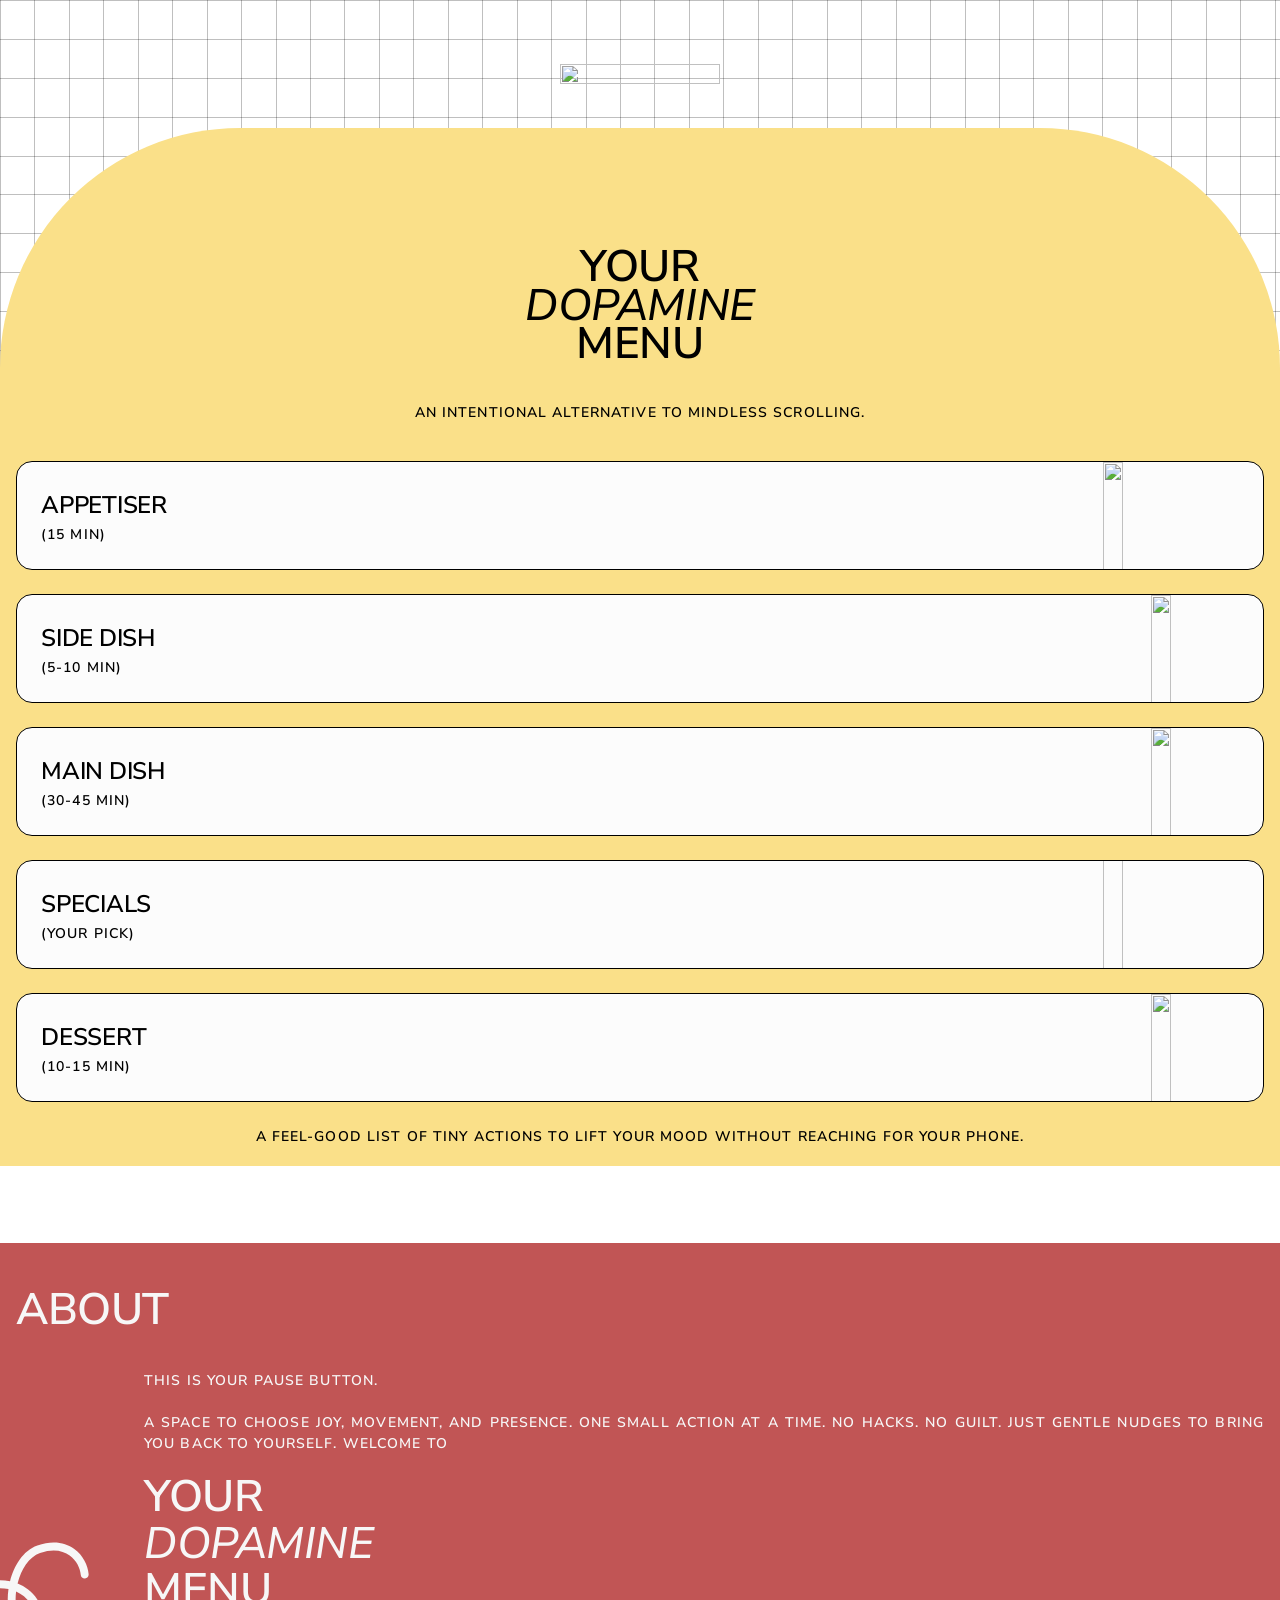
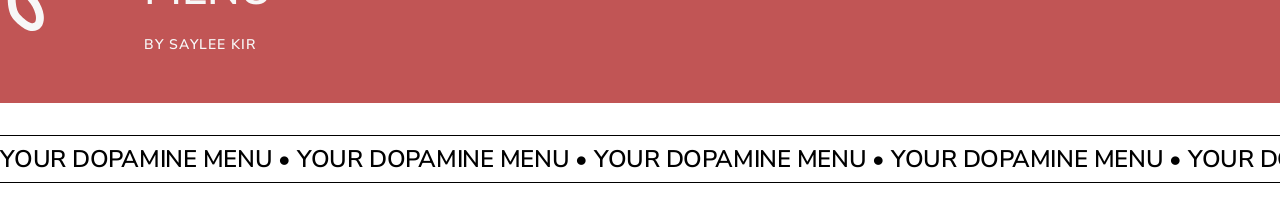
==== index.html @ 6666f344 "menu-div-update" ====
<!DOCTYPE html>
<html lang="en">
  <head>
    <meta charset="UTF-8" />
    <meta name="viewport" content="width=device-width, initial-scale=1.0" />
    <title>Document</title>
    <link rel="stylesheet" href="index.css" />
    <link rel="stylesheet" href="index-two.css">
    <script defer src="index.js"></script>
    <link rel="preconnect" href="https://fonts.googleapis.com" />
    <link rel="preconnect" href="https://fonts.gstatic.com" crossorigin />
    <link
      href="https://fonts.googleapis.com/css2?family=Nunito+Sans:ital,opsz,wght@0,6..12,200..1000;1,6..12,200..1000&display=swap"
      rel="stylesheet"
    />
  </head>

  <body>
    <div class="div-mobile-bg">
      <svg
        xmlns="http://www.w3.org/2000/svg"
        width="390"
        height="1090"
        viewBox="0 0 390 1090"
        fill="none"
      >
        <path
          d="M-132 38.8929H522.491M-132 583.393H522.491M-132 77.7857H522.491M-132 622.286H522.491M-132 116.679H522.491M-132 661.179H522.491M-132 155.571H522.491M-132 700.071H522.491M-132 194.464H522.491M-132 738.964H522.491M-132 233.357H522.491M-132 777.857H522.491M-132 272.25H522.491M-132 816.75H522.491M-132 311.143H522.491M-132 855.643H522.491M-132 350.036H522.491M-132 894.536H522.491M-132 388.928H522.491M-132 933.428H522.491M-132 427.821H522.491M-132 972.321H522.491M-132 466.714H522.491M-132 1011.21H522.491M-132 505.607H522.491M-132 1050.11H522.491M-132 544.5H522.491M-132 544.5V0L522.491 0V544.5M-132 544.5V1089H522.491V544.5M-97.5532 0V1089M-63.1062 0V1089M-28.6597 0V1089M5.78734 0V1089M40.2343 0V1089M74.6809 0V1089M109.128 0V1089M143.575 0V1089M178.022 0V1089M212.469 0V1089M246.916 0V1089M281.363 0V1089M315.81 0V1089M350.256 0V1089M384.703 0V1089M419.15 0V1089M453.597 0V1089M488.044 0V1089"
          stroke="black"
          stroke-opacity="0.25"
        />
      </svg>
    </div>
    <div class="div-hero-wrapper">
      <div class="div-hero-bg-shape"></div>
      <div class="div-hero">
        <img
          src="https://images.unsplash.com/photo-1624887009213-040347b804c1?q=80&w=1987&auto=format&fit=crop&ixlib=rb-4.1.0&ixid=M3wxMjA3fDB8MHxwaG90by1wYWdlfHx8fGVufDB8fHx8fA%3D%3D"
        />

        <div class="div-hero-text">
          <h1>Your</h1>
          <h1 class="h1-italics">Dopamine</h1>
          <h1>Menu</h1>
        </div>
        <div class="body-copy-one">
          An intentional alternative to mindless scrolling.<br>
        </div>

        <div class="div-menu">
          <div class="div-menu-item appetiser">
            <h2>Appetiser</h2>
            <div class="body-copy-two">(15 min)</div>
            <div class="appetiser-artwork">
              <img class="artwork-default" src="Assets/Untitled_Artwork 71.png" alt="" />
              <img class="artwork-hover" src="Assets/Untitled_Artwork 72.png" alt="" />
            </div>
          </div>
          <div class="div-menu-item side-dish">
            <h2>Side Dish</h2>
             <div class="body-copy-two">(5-10 min)</div>
            <div class="side-dish-artwork">
              <img class="artwork-default" src="Assets/Untitled_Artwork 69.png" alt="" />
              <img class="artwork-hover" src="Assets/Untitled_Artwork 70.png" alt="" />
            </div>
          </div>
          <div class="div-menu-item main-dish">
            <h2>Main Dish</h2>
             <div class="body-copy-two">(30-45 min)</div>
            <div class="main-dish-artwork">
              <img class="artwork-default" src="Assets/Untitled_Artwork 67.png" alt="" />
              <img class="artwork-hover" src="Assets/Untitled_Artwork 68.png" alt="" />
            </div>
          </div>
          <div class="div-menu-item specials">
            <h2>Specials</h2>
             <div class="body-copy-two">(Your Pick)</div>
            <div class="specials-artwork">
              <img class="artwork-default" src="Assets/Untitled_Artwork 64.png" alt="" />
              <img class="artwork-hover" src="Assets/Untitled_Artwork 64.png" alt="" />
            </div>
          </div>
          <div class="div-menu-item dessert">
            <h2>Dessert</h2>
             <div class="body-copy-two">(10-15 min)</div>
            <div class="dessert-artwork">
              <img class="artwork-default" src="Assets/Untitled_Artwork 65.png" alt="" />
              <img class="artwork-hover" src="Assets/Untitled_Artwork 66.png" alt="" />
            </div>
          </div>
        </div>
         <div class="body-copy-two">
          A feel-good list of tiny actions to lift your mood without reaching for your phone.
        </div>
      </div>
    </div>

    <div style="color: #f7f7f7" class="div-about">
      <div class="div-title">
        <h1 style="color: #f7f7f7">About</h1>
      </div>
      <div class="div-about-inside">
        <div class="body-copy-two">
          This is your pause button.<br /><br />
          A space to choose joy, movement, and presence. one small action at a
          time. No hacks. No guilt. Just gentle nudges to bring you back to
          yourself. Welcome to
        </div>
        <div class="div-about-text">
          <h1>Your</h1>
          <h1 class="h1-italics">Dopamine</h1>
          <h1>Menu</h1>
        </div>
        <div class="body-copy-two">By Saylee Kir</div>
      </div>
      <div class="div-about-float">
        <svg
          xmlns="http://www.w3.org/2000/svg"
          width="117"
          height="123"
          viewBox="0 0 117 123"
          fill="none"
        >
          <path
            d="M44.0968 49.4632C43.6187 53.2884 43.5041 56.9653 43.7429 60.2793C44.1659 66.1496 45.6441 70.2332 47.4775 72.2618C52.2971 77.5944 56.1729 80.0597 58.8375 80.8811C61.2993 81.64 62.3097 80.9529 62.8259 80.3299C63.5987 79.3974 64.3256 77.2691 63.8288 73.7515C63.3478 70.3458 61.7603 66.1159 58.6813 61.6623C54.6814 55.8766 49.6432 51.9308 44.0968 49.4632ZM108.783 32.8827C108.281 26.1522 104.48 18.3474 97.673 13.4073C91.0459 8.59738 81.2179 6.25706 68.0202 10.9695C56.9797 14.9116 49.2587 27.2234 45.7096 41.0113C45.6635 41.1903 45.6187 41.3694 45.5742 41.5484C52.9585 44.4532 59.8071 49.447 65.157 57.1853C68.8122 62.4724 70.9445 67.839 71.6241 72.6506C72.2879 77.3503 71.6164 82.0603 68.8878 85.3531C65.9027 88.9555 61.3086 89.8807 56.5186 88.4042C51.9314 86.9901 46.9081 83.3725 41.637 77.5403C38.0463 73.5673 36.3591 67.345 35.8907 60.8451C35.581 56.5473 35.7826 51.8386 36.4825 47.0256C32.5094 46.1963 28.4119 45.9657 24.3521 46.2249C11.3836 47.0527 -0.261084 52.8178 -5.18178 58.8664C-13.6751 69.3065 -15.361 82.2544 -13.6092 93.4351C-12.7352 99.0134 -11.0209 104.019 -8.98713 107.874C-6.88246 111.863 -4.69828 114.132 -3.18151 114.922C-1.2539 115.927 -0.505853 118.305 -1.51073 120.232C-2.51569 122.16 -4.89321 122.908 -6.82092 121.903C-10.4278 120.023 -13.5556 116.086 -15.9501 111.547C-18.4155 106.875 -20.3875 101.032 -21.3868 94.6537C-23.3816 81.9215 -21.561 66.525 -11.2886 53.8981C-4.60633 45.6841 9.37048 39.2926 23.8505 38.3682C28.5036 38.0712 33.3024 38.3339 38.0196 39.3102C38.0417 39.2231 38.0634 39.1357 38.0858 39.0487C41.8777 24.3178 50.6507 8.81204 65.3729 3.55527C80.7639 -1.94028 93.3576 0.547666 102.297 7.03587C111.057 13.3938 115.967 23.357 116.634 32.2973C116.796 34.4652 115.169 36.3537 113.001 36.5154C110.834 36.677 108.945 35.0506 108.783 32.8827Z"
            fill="#F7F7F7"
          />
        </svg>
      </div>
    </div>
    <footer>
      <div class="marquee">
        <div class="div-marquee-track">
          <div class="div-marquee-frame">
          <h2>
            Your Dopamine Menu • Your Dopamine Menu • Your Dopamine Menu • Your
            Dopamine Menu • Your Dopamine Menu •
          </h2></div>
          <div class="div-marquee-frame">
          <h2>
            Your Dopamine Menu • Your Dopamine Menu • Your Dopamine Menu • Your
            Dopamine Menu • Your Dopamine Menu •
          </h2></div>
        </div>
      </div>
    </footer>
  </body>
</html>
---- index.css ----
* {
  margin: 0;
  padding: 0;
  font-family: Nunito Sans;
  box-sizing: border-box;
}

.div-mobile-bg {
  width: 100%;
  height: 100vh;
  flex-shrink: 0;
  position: fixed;
  top: 0;
  left: 0;
  z-index: -1;
  background-image:
    repeating-linear-gradient(to right, rgba(0,0,0,0.25) 0, rgba(0,0,0,0.25) 1px, transparent 1px, transparent 34.447px),
    repeating-linear-gradient(to bottom, rgba(0,0,0,0.25) 0, rgba(0,0,0,0.25) 1px, transparent 1px, transparent 38.893px);
}

.div-mobile-bg svg {
  display: none;
}

.div-hero {
  display: flex;
  margin: 16px;
  margin-top: 0;
  padding-top: 4em;
  padding-bottom: 2em;
  flex-direction: column;
  align-items: center;
  gap: 1.5rem;
  position: relative;
}

.div-hero img {
  width: 10em;
  aspect-ratio: 1/1;
  object-fit: cover;
}

.div-hero-text {
  text-align: center;
  font-family: "Nunito Sans";
  font-size: 1.5em;
  font-style: normal;
  font-weight: 600;
  line-height: 2.375rem; /* 86.364% */
  letter-spacing: -0.0275rem;
  text-transform: uppercase;
}

.div-menu {
  display: flex;
  flex-direction: column;
  align-items: flex-start;
  gap: 1.5rem;
  align-self: stretch;
  width: 100%;
}

.div-menu-item {
  display: flex;
  flex-direction: column;
  padding: 1.5rem;
  border-radius: 1rem;
  border: 1px solid #000;
  background: #fcfcfc;
  width: 100%;
  position: relative;
  overflow: hidden;
}


.appetiser-artwork,
.side-dish-artwork,
.main-dish-artwork,
.specials-artwork,
.dessert-artwork {
  position: absolute;
  right: 0;
  top: 0;
}

.appetiser-artwork img {
  height: 10rem;
  width: auto;
  display: block;
  padding: 0;
}

.side-dish-artwork img,
.main-dish-artwork img,
.specials-artwork img,
.dessert-artwork img {
  height: 10rem;
  width: auto;
  display: block;
  padding: 0;
}

.side-dish-artwork img {
  height: 7em;
}

.main-dish-artwork img,
.dessert-artwork img {
  height: 7rem;
}

.artwork-default {
  display: block;
}

.artwork-hover {
  display: none;
}

.appetiser:hover .artwork-default,
.side-dish:hover .artwork-default,
.main-dish:hover .artwork-default,
.specials:hover .artwork-default,
.dessert:hover .artwork-default {
  display: none;
}

.appetiser:hover .artwork-hover,
.side-dish:hover .artwork-hover,
.main-dish:hover .artwork-hover,
.specials:hover .artwork-hover,
.dessert:hover .artwork-hover {
  display: block;
}

.specials-artwork {
  top: -2rem;
}

.specials:hover .artwork-hover {
  transform: rotate(-15deg);
}

.div-menu-item:hover {
  box-shadow: 0.25em 0.25em 0 0 #000;
}

.div-hero-wrapper {
  position: relative;
  height: 100%;
}

.div-hero-bg-shape {
  padding-top: 14em;
  padding-bottom: 0.5rem;
  position: absolute;
  top: 8em;
  width: 100%;
  height: 88%;
  z-index: -1;
  background: #fae089;
  border-radius: 50% 50% 0 0 / 8em 8em 0 0;
}

@media (min-width: 768px) {
  .div-hero-bg-shape {
    border-radius: 15em 15em 0 0;
    padding-bottom: 0;
  }
}

.div-about {
  margin-top: 4em;
  padding: 3em 1rem;
  display: flex;
  flex-direction: column;
  align-items: flex-end;
  gap: 1.5rem;
  background: #c15555;
  z-index: 7;
  position: relative;
}

.div-title {
  width: 100%;
}

.div-about-inside {
  display: flex;
  width: 100%;
  flex-direction: column;
  gap: 1.5rem;
  padding: 1em 0em 0em 8em;
}

.div-about-text {
    display: flex;
    flex-direction: column;
    gap: 0.5em;
}

.div-about-float{
position: absolute;
left: -1.75rem;
bottom: 2em;
}

footer{
    background-color: white;
    padding: 2em 0em;
}

.marquee{
white-space: nowrap;
border-top: solid #000 1px;
border-bottom: solid #000 1px;
padding-top: 0.25em;
padding-bottom: 0.25em;
overflow: hidden;
}

.div-marquee-track{
    width: max-content;
    display: flex;
    white-space: nowrap;
    animation: animate 25s linear infinite;
}

.div-marquee-frame{
    flex-shrink: 0;
white-space: nowrap;
}

@keyframes animate{
    0%{
        transform: translateX(0%);
    }
    100%{
        transform: translateX(-50%);
    }
}


/* fonts */

h1 {
  font-family: "Nunito Sans";
  font-size: 2.75rem;
  font-style: normal;
  font-weight: 600;
  line-height: 2.4375rem;
  letter-spacing: -0.0275rem;
  text-transform: uppercase;
}

.h1-italics {
  font-size: 2.75rem;
  font-style: italic;
  font-weight: 500;
  line-height: 2.375rem;
  letter-spacing: -0.0275rem;
  text-transform: uppercase;
}

h2 {
  font-size: 1.5rem;
  font-style: normal;
  font-weight: 600;
  line-height: 2.375rem; /* 158.333% */
  letter-spacing: -0.015rem;
  text-transform: uppercase;
}

.body-copy-one {
  text-align: justify;
  font-size: 0.875rem;
  font-weight: 600;
  line-height: 1.5em; /* 1.10719rem */
  letter-spacing: 0.08em;
  text-transform: uppercase;
  margin: 1em 3em;
text-align: center;
}

.body-copy-two {
  text-align: justify;
  font-size: 0.875rem;
  font-weight: 600;
  line-height: 1.5em; /* 1.10719rem */
  letter-spacing: 0.08em;
  text-transform: uppercase;
}
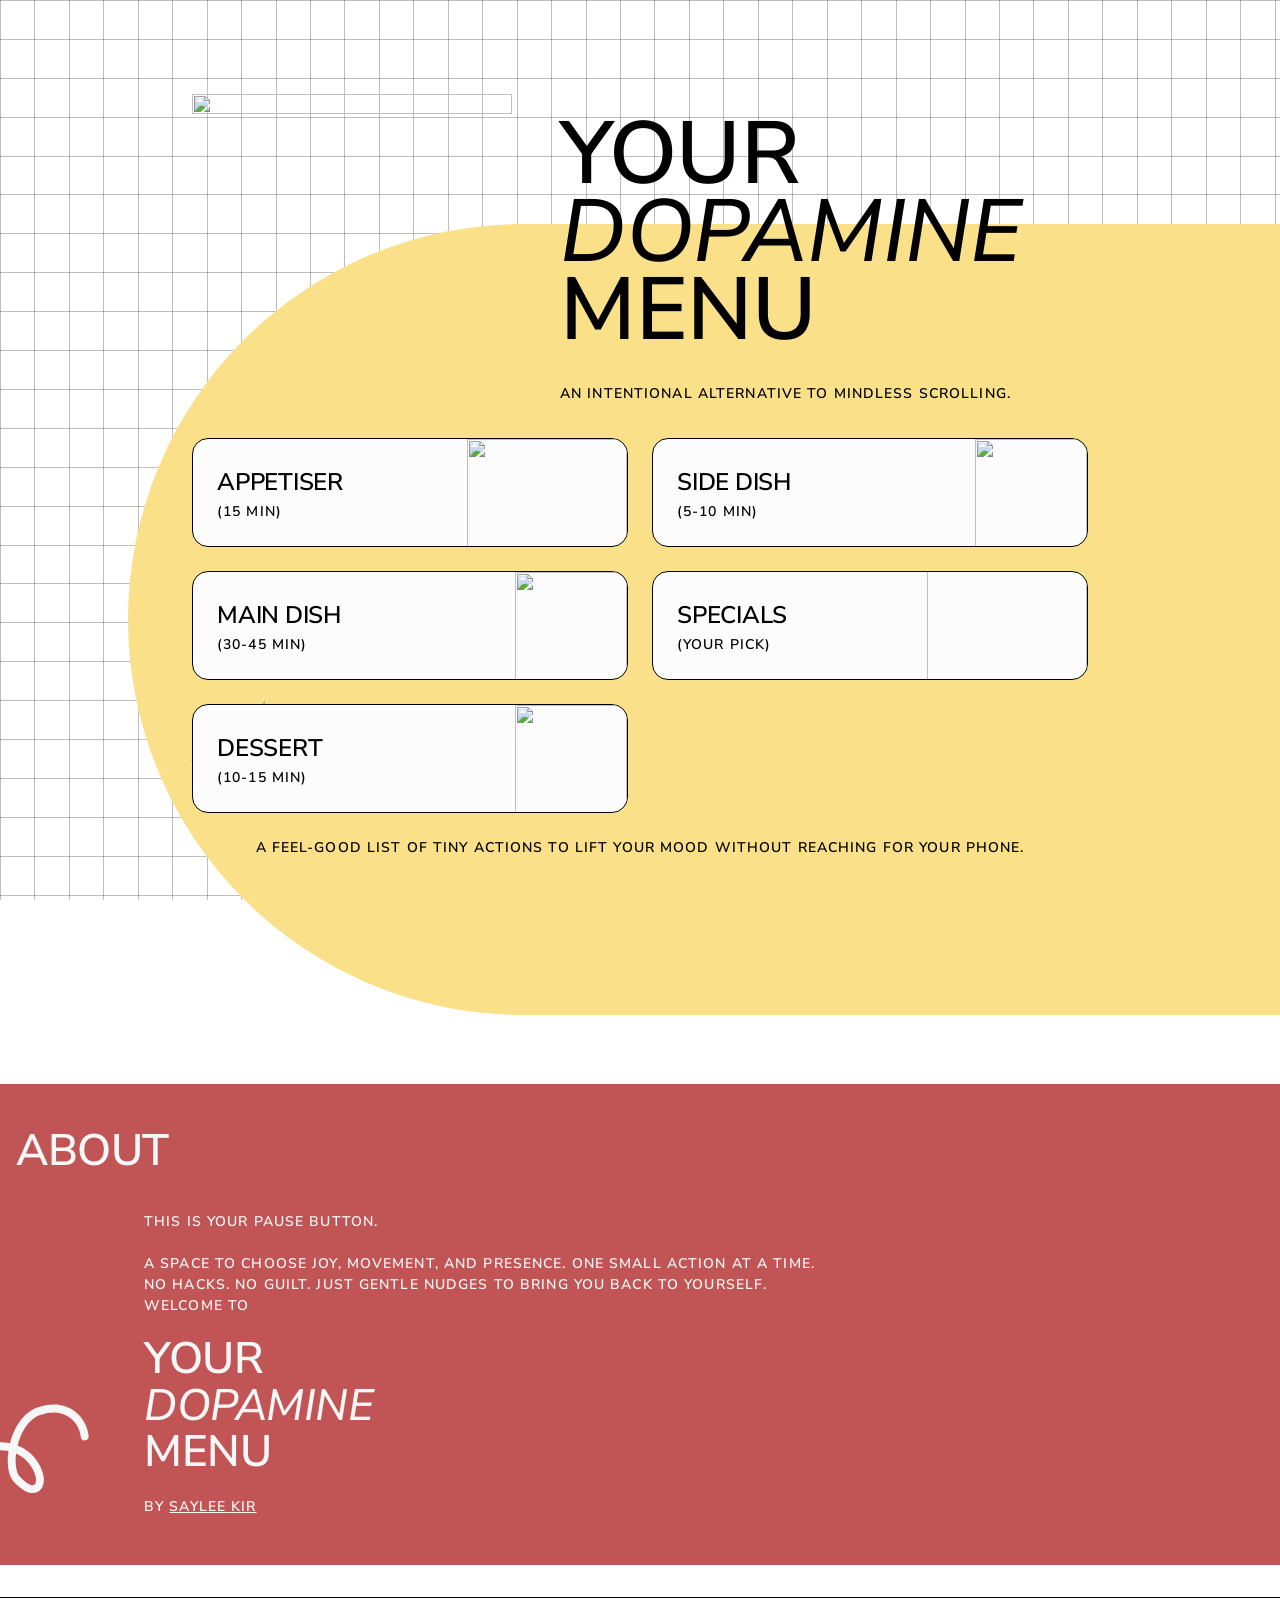
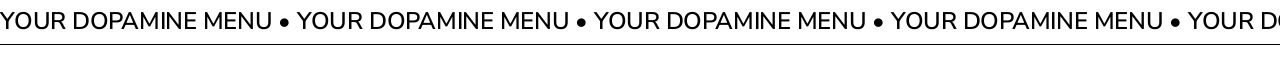
==== commit 320e5326: "Add category detail pages with timers, refine desktop hero layout Builds out the per-category (Appet" ====
--- a/index.html
+++ b/index.html
@@ -1,11 +1,11 @@
-<!DOCTYPE html>
+<!doctype html>
 <html lang="en">
   <head>
     <meta charset="UTF-8" />
     <meta name="viewport" content="width=device-width, initial-scale=1.0" />
     <title>Document</title>
     <link rel="stylesheet" href="index.css" />
-    <link rel="stylesheet" href="index-two.css">
+    <link rel="stylesheet" href="index-two.css" />
     <script defer src="index.js"></script>
     <link rel="preconnect" href="https://fonts.googleapis.com" />
     <link rel="preconnect" href="https://fonts.gstatic.com" crossorigin />
@@ -34,6 +34,26 @@
     <div class="div-hero-wrapper">
       <div class="div-hero-bg-shape"></div>
       <div class="div-hero">
+        <div class="div-menu-sparkle">
+          <svg
+            class="sparkle sparkle-large"
+            viewBox="0 0 100 100"
+            fill="#8FBF82"
+          >
+            <polygon
+              points="50,2 58,36 88,28 70,50 93,75 58,63 50,92 39,69 10,73 33,50 11,28 41,34"
+            />
+          </svg>
+          <svg
+            class="sparkle sparkle-small"
+            viewBox="0 0 100 100"
+            fill="#8FBF82"
+          >
+            <polygon
+              points="50,2 58,36 88,28 70,50 93,75 58,63 50,92 39,69 10,73 33,50 11,28 41,34"
+            />
+          </svg>
+        </div>
         <img
           src="https://images.unsplash.com/photo-1624887009213-040347b804c1?q=80&w=1987&auto=format&fit=crop&ixlib=rb-4.1.0&ixid=M3wxMjA3fDB8MHxwaG90by1wYWdlfHx8fGVufDB8fHx8fA%3D%3D"
         />
@@ -44,53 +64,94 @@
           <h1>Menu</h1>
         </div>
         <div class="body-copy-one">
-          An intentional alternative to mindless scrolling.<br>
+          An intentional alternative to mindless scrolling.<br />
         </div>
 
         <div class="div-menu">
-          <div class="div-menu-item appetiser">
+          <a class="div-menu-item appetiser" href="appetiser.html">
             <h2>Appetiser</h2>
             <div class="body-copy-two">(15 min)</div>
             <div class="appetiser-artwork">
-              <img class="artwork-default" src="Assets/Untitled_Artwork 71.png" alt="" />
-              <img class="artwork-hover" src="Assets/Untitled_Artwork 72.png" alt="" />
-            </div>
-          </div>
-          <div class="div-menu-item side-dish">
+              <img
+                class="artwork-default"
+                src="Assets/Untitled_Artwork 71.png"
+                alt=""
+              />
+              <img
+                class="artwork-hover"
+                src="Assets/Untitled_Artwork 72.png"
+                alt=""
+              />
+            </div>
+          </a>
+          <a class="div-menu-item side-dish" href="side-dish.html">
             <h2>Side Dish</h2>
-             <div class="body-copy-two">(5-10 min)</div>
+            <div class="body-copy-two">(5-10 min)</div>
             <div class="side-dish-artwork">
-              <img class="artwork-default" src="Assets/Untitled_Artwork 69.png" alt="" />
-              <img class="artwork-hover" src="Assets/Untitled_Artwork 70.png" alt="" />
-            </div>
-          </div>
-          <div class="div-menu-item main-dish">
+              <img
+                class="artwork-default"
+                src="Assets/Untitled_Artwork 69.png"
+                alt=""
+              />
+              <img
+                class="artwork-hover"
+                src="Assets/Untitled_Artwork 70.png"
+                alt=""
+              />
+            </div>
+          </a>
+          <a class="div-menu-item main-dish" href="main-dish.html">
             <h2>Main Dish</h2>
-             <div class="body-copy-two">(30-45 min)</div>
+            <div class="body-copy-two">(30-45 min)</div>
             <div class="main-dish-artwork">
-              <img class="artwork-default" src="Assets/Untitled_Artwork 67.png" alt="" />
-              <img class="artwork-hover" src="Assets/Untitled_Artwork 68.png" alt="" />
-            </div>
-          </div>
-          <div class="div-menu-item specials">
+              <img
+                class="artwork-default"
+                src="Assets/Untitled_Artwork 67.png"
+                alt=""
+              />
+              <img
+                class="artwork-hover"
+                src="Assets/Untitled_Artwork 68.png"
+                alt=""
+              />
+            </div>
+          </a>
+          <a class="div-menu-item specials" href="specials.html">
             <h2>Specials</h2>
-             <div class="body-copy-two">(Your Pick)</div>
+            <div class="body-copy-two">(Your Pick)</div>
             <div class="specials-artwork">
-              <img class="artwork-default" src="Assets/Untitled_Artwork 64.png" alt="" />
-              <img class="artwork-hover" src="Assets/Untitled_Artwork 64.png" alt="" />
-            </div>
-          </div>
-          <div class="div-menu-item dessert">
+              <img
+                class="artwork-default"
+                src="Assets/Untitled_Artwork 64.png"
+                alt=""
+              />
+              <img
+                class="artwork-hover"
+                src="Assets/Untitled_Artwork 64.png"
+                alt=""
+              />
+            </div>
+          </a>
+          <a class="div-menu-item dessert" href="dessert.html">
             <h2>Dessert</h2>
-             <div class="body-copy-two">(10-15 min)</div>
+            <div class="body-copy-two">(10-15 min)</div>
             <div class="dessert-artwork">
-              <img class="artwork-default" src="Assets/Untitled_Artwork 65.png" alt="" />
-              <img class="artwork-hover" src="Assets/Untitled_Artwork 66.png" alt="" />
-            </div>
-          </div>
-        </div>
-         <div class="body-copy-two">
-          A feel-good list of tiny actions to lift your mood without reaching for your phone.
+              <img
+                class="artwork-default"
+                src="Assets/Untitled_Artwork 65.png"
+                alt=""
+              />
+              <img
+                class="artwork-hover"
+                src="Assets/Untitled_Artwork 66.png"
+                alt=""
+              />
+            </div>
+          </a>
+        </div>
+        <div class="body-copy-two">
+          A feel-good list of tiny actions to lift your mood without reaching
+          for your phone.
         </div>
       </div>
     </div>
@@ -111,7 +172,16 @@
           <h1 class="h1-italics">Dopamine</h1>
           <h1>Menu</h1>
         </div>
-        <div class="body-copy-two">By Saylee Kir</div>
+        <div class="body-copy-two">
+          By
+          <a
+            href="https://sayleekir.com/"
+            target="_blank"
+            rel="noopener noreferrer"
+            class="body-copy-two"
+            >Saylee Kir</a
+          >
+        </div>
       </div>
       <div class="div-about-float">
         <svg
@@ -132,15 +202,17 @@
       <div class="marquee">
         <div class="div-marquee-track">
           <div class="div-marquee-frame">
-          <h2>
-            Your Dopamine Menu • Your Dopamine Menu • Your Dopamine Menu • Your
-            Dopamine Menu • Your Dopamine Menu •
-          </h2></div>
+            <h2>
+              Your Dopamine Menu • Your Dopamine Menu • Your Dopamine Menu •
+              Your Dopamine Menu • Your Dopamine Menu •
+            </h2>
+          </div>
           <div class="div-marquee-frame">
-          <h2>
-            Your Dopamine Menu • Your Dopamine Menu • Your Dopamine Menu • Your
-            Dopamine Menu • Your Dopamine Menu •
-          </h2></div>
+            <h2>
+              Your Dopamine Menu • Your Dopamine Menu • Your Dopamine Menu •
+              Your Dopamine Menu • Your Dopamine Menu •
+            </h2>
+          </div>
         </div>
       </div>
     </footer>
--- a/index.css
+++ b/index.css
@@ -14,8 +14,20 @@
   left: 0;
   z-index: -1;
   background-image:
-    repeating-linear-gradient(to right, rgba(0,0,0,0.25) 0, rgba(0,0,0,0.25) 1px, transparent 1px, transparent 34.447px),
-    repeating-linear-gradient(to bottom, rgba(0,0,0,0.25) 0, rgba(0,0,0,0.25) 1px, transparent 1px, transparent 38.893px);
+    repeating-linear-gradient(
+      to right,
+      rgba(0, 0, 0, 0.25) 0,
+      rgba(0, 0, 0, 0.25) 1px,
+      transparent 1px,
+      transparent 34.447px
+    ),
+    repeating-linear-gradient(
+      to bottom,
+      rgba(0, 0, 0, 0.25) 0,
+      rgba(0, 0, 0, 0.25) 1px,
+      transparent 1px,
+      transparent 38.893px
+    );
 }
 
 .div-mobile-bg svg {
@@ -70,8 +82,9 @@
   width: 100%;
   position: relative;
   overflow: hidden;
-}
-
+  text-decoration: none;
+  color: inherit;
+}
 
 .appetiser-artwork,
 .side-dish-artwork,
@@ -148,6 +161,33 @@
 .div-hero-wrapper {
   position: relative;
   height: 100%;
+}
+
+.div-menu-sparkle {
+  position: absolute;
+  left: -0.5rem;
+  bottom: 7rem;
+  width: 6rem;
+  height: 5rem;
+  z-index: -1;
+  pointer-events: none;
+}
+
+.div-menu-sparkle .sparkle-large {
+  position: absolute;
+  left: 0;
+  bottom: 0;
+  width: 4rem;
+  height: 4rem;
+}
+
+.div-menu-sparkle .sparkle-small {
+  position: absolute;
+  right: 0;
+  top: 0;
+  width: 2.75rem;
+  height: 2.75rem;
+  transform: rotate(20deg);
 }
 
 .div-hero-bg-shape {
@@ -164,8 +204,211 @@
 
 @media (min-width: 768px) {
   .div-hero-bg-shape {
-    border-radius: 15em 15em 0 0;
+    width: 90%;
+    height: 92%;
+    top: 4em;
+    right: 0;
+    left: auto;
+    border-radius: 999px 0 0 999px;
+    padding-top: 0;
     padding-bottom: 0;
+  }
+
+  .div-hero-wrapper {
+    margin-top: 10em;
+  }
+
+  .div-hero {
+    display: grid;
+    grid-template-columns: 20em 1fr;
+    grid-template-rows: auto auto auto;
+    column-gap: 3rem;
+    row-gap: 1.5rem;
+    max-width: 56rem;
+    margin: 0 auto;
+    transform: translateY(-130px);
+  }
+
+  .div-hero img {
+    grid-column: 1;
+    grid-row: 1 / 3;
+    width: 100%;
+    align-self: start;
+  }
+
+  .div-hero-text {
+    grid-column: 2;
+    grid-row: 1;
+    text-align: left;
+    align-self: end;
+  }
+
+  .div-hero-text h1 {
+    font-size: 5.5rem;
+    line-height: 4.875rem;
+  }
+
+  .div-hero-text .h1-italics {
+    font-size: 5.5rem;
+    line-height: 4.875rem;
+  }
+
+  .div-hero > .body-copy-one {
+    grid-column: 2;
+    grid-row: 2;
+    text-align: left;
+    margin: 0;
+  }
+
+  .div-menu {
+    grid-column: 1 / 3;
+    grid-row: 3;
+    display: grid;
+    grid-template-columns: 1fr 1fr;
+    gap: 1.5rem;
+  }
+
+  .div-hero > .body-copy-two {
+    grid-column: 1 / 3;
+    text-align: center;
+  }
+}
+
+.div-detail-header {
+  background: #fae089;
+  padding: 2.5em 1.5rem 2em;
+  display: flex;
+  flex-direction: column;
+  align-items: center;
+  text-align: center;
+  gap: 0.5rem;
+}
+
+.back-button {
+  display: inline-flex;
+  align-items: center;
+  justify-content: center;
+  width: 2.75rem;
+  height: 2.75rem;
+  border-radius: 50%;
+  background: #c15555;
+  margin-bottom: 0.5rem;
+  text-decoration: none;
+}
+
+.back-button svg {
+  width: 1.25rem;
+  height: 1.25rem;
+}
+
+.div-timer {
+  display: flex;
+  flex-direction: column;
+  align-items: center;
+  gap: 1rem;
+  padding: 1.5rem;
+  border-radius: 1rem;
+  border: 1px solid #000;
+  background: #fcfcfc;
+}
+
+.timer-display {
+  font-family: "Nunito Sans";
+  font-size: 3rem;
+  font-weight: 600;
+  letter-spacing: -0.02em;
+  font-variant-numeric: tabular-nums;
+}
+
+.timer-controls {
+  display: flex;
+  gap: 0.75rem;
+  flex-wrap: wrap;
+  justify-content: center;
+}
+
+.timer-btn {
+  font-family: "Nunito Sans";
+  font-size: 0.875rem;
+  font-weight: 600;
+  letter-spacing: 0.08em;
+  text-transform: uppercase;
+  padding: 0.6em 1.25em;
+  border-radius: 999px;
+  border: 1px solid #000;
+  background: #fff;
+  cursor: pointer;
+}
+
+.timer-btn:hover {
+  box-shadow: 0.2em 0.2em 0 0 #000;
+}
+
+.timer-minutes-label {
+  display: flex;
+  align-items: center;
+  gap: 0.5rem;
+  font-size: 0.875rem;
+  font-weight: 600;
+  letter-spacing: 0.08em;
+  text-transform: uppercase;
+}
+
+.timer-minutes-input {
+  width: 4rem;
+  padding: 0.4em 0.5em;
+  border-radius: 0.5rem;
+  border: 1px solid #000;
+  font-family: "Nunito Sans";
+  font-size: 0.875rem;
+  text-align: center;
+}
+
+.div-detail-content {
+  padding: 1.5rem 1rem 3rem;
+  display: flex;
+  flex-direction: column;
+  gap: 1rem;
+  max-width: 60rem;
+  margin: 0 auto;
+}
+
+.div-detail-card {
+  display: flex;
+  align-items: center;
+  justify-content: center;
+  text-align: center;
+  padding: 1.5rem;
+  border-radius: 1rem;
+  border: 1px solid #000;
+  background: #fcfcfc;
+}
+
+.div-detail-card:hover {
+  box-shadow: 0.25em 0.25em 0 0 #000;
+}
+
+.div-detail-card-label {
+  font-size: 1.125rem;
+  font-weight: 600;
+  line-height: 1.3;
+  letter-spacing: -0.01em;
+  text-transform: uppercase;
+}
+
+.div-detail-grid {
+  display: grid;
+  grid-template-columns: repeat(2, 1fr);
+  gap: 1rem;
+}
+
+.div-detail-grid .div-detail-card {
+  aspect-ratio: 1 / 1;
+}
+
+@media (min-width: 768px) {
+  .div-detail-grid {
+    grid-template-columns: repeat(4, 1fr);
   }
 }
 
@@ -193,53 +436,61 @@
   padding: 1em 0em 0em 8em;
 }
 
+.div-about-inside .body-copy-two {
+  text-align: left;
+  width: 60%;
+}
+
+.div-about-inside .body-copy-two a {
+  color: inherit;
+}
+
 .div-about-text {
-    display: flex;
-    flex-direction: column;
-    gap: 0.5em;
-}
-
-.div-about-float{
-position: absolute;
-left: -1.75rem;
-bottom: 2em;
-}
-
-footer{
-    background-color: white;
-    padding: 2em 0em;
-}
-
-.marquee{
-white-space: nowrap;
-border-top: solid #000 1px;
-border-bottom: solid #000 1px;
-padding-top: 0.25em;
-padding-bottom: 0.25em;
-overflow: hidden;
-}
-
-.div-marquee-track{
-    width: max-content;
-    display: flex;
-    white-space: nowrap;
-    animation: animate 25s linear infinite;
-}
-
-.div-marquee-frame{
-    flex-shrink: 0;
-white-space: nowrap;
-}
-
-@keyframes animate{
-    0%{
-        transform: translateX(0%);
-    }
-    100%{
-        transform: translateX(-50%);
-    }
-}
-
+  display: flex;
+  flex-direction: column;
+  gap: 0.5em;
+}
+
+.div-about-float {
+  position: absolute;
+  left: -1.75rem;
+  bottom: 2em;
+}
+
+footer {
+  background-color: white;
+  padding: 2em 0em;
+}
+
+.marquee {
+  white-space: nowrap;
+  border-top: solid #000 1px;
+  border-bottom: solid #000 1px;
+  padding-top: 0.25em;
+  padding-bottom: 0.25em;
+  overflow: hidden;
+}
+
+.div-marquee-track {
+  width: max-content;
+  display: flex;
+  white-space: nowrap;
+  animation: animate 25s linear infinite;
+}
+
+.div-marquee-frame {
+  flex-shrink: 0;
+  white-space: nowrap;
+}
+
+@keyframes animate {
+  0% {
+    transform: translateX(0%);
+  }
+  100% {
+    transform: translateX(-50%);
+  }
+}
 
 /* fonts */
 
@@ -279,7 +530,7 @@
   letter-spacing: 0.08em;
   text-transform: uppercase;
   margin: 1em 3em;
-text-align: center;
+  text-align: center;
 }
 
 .body-copy-two {
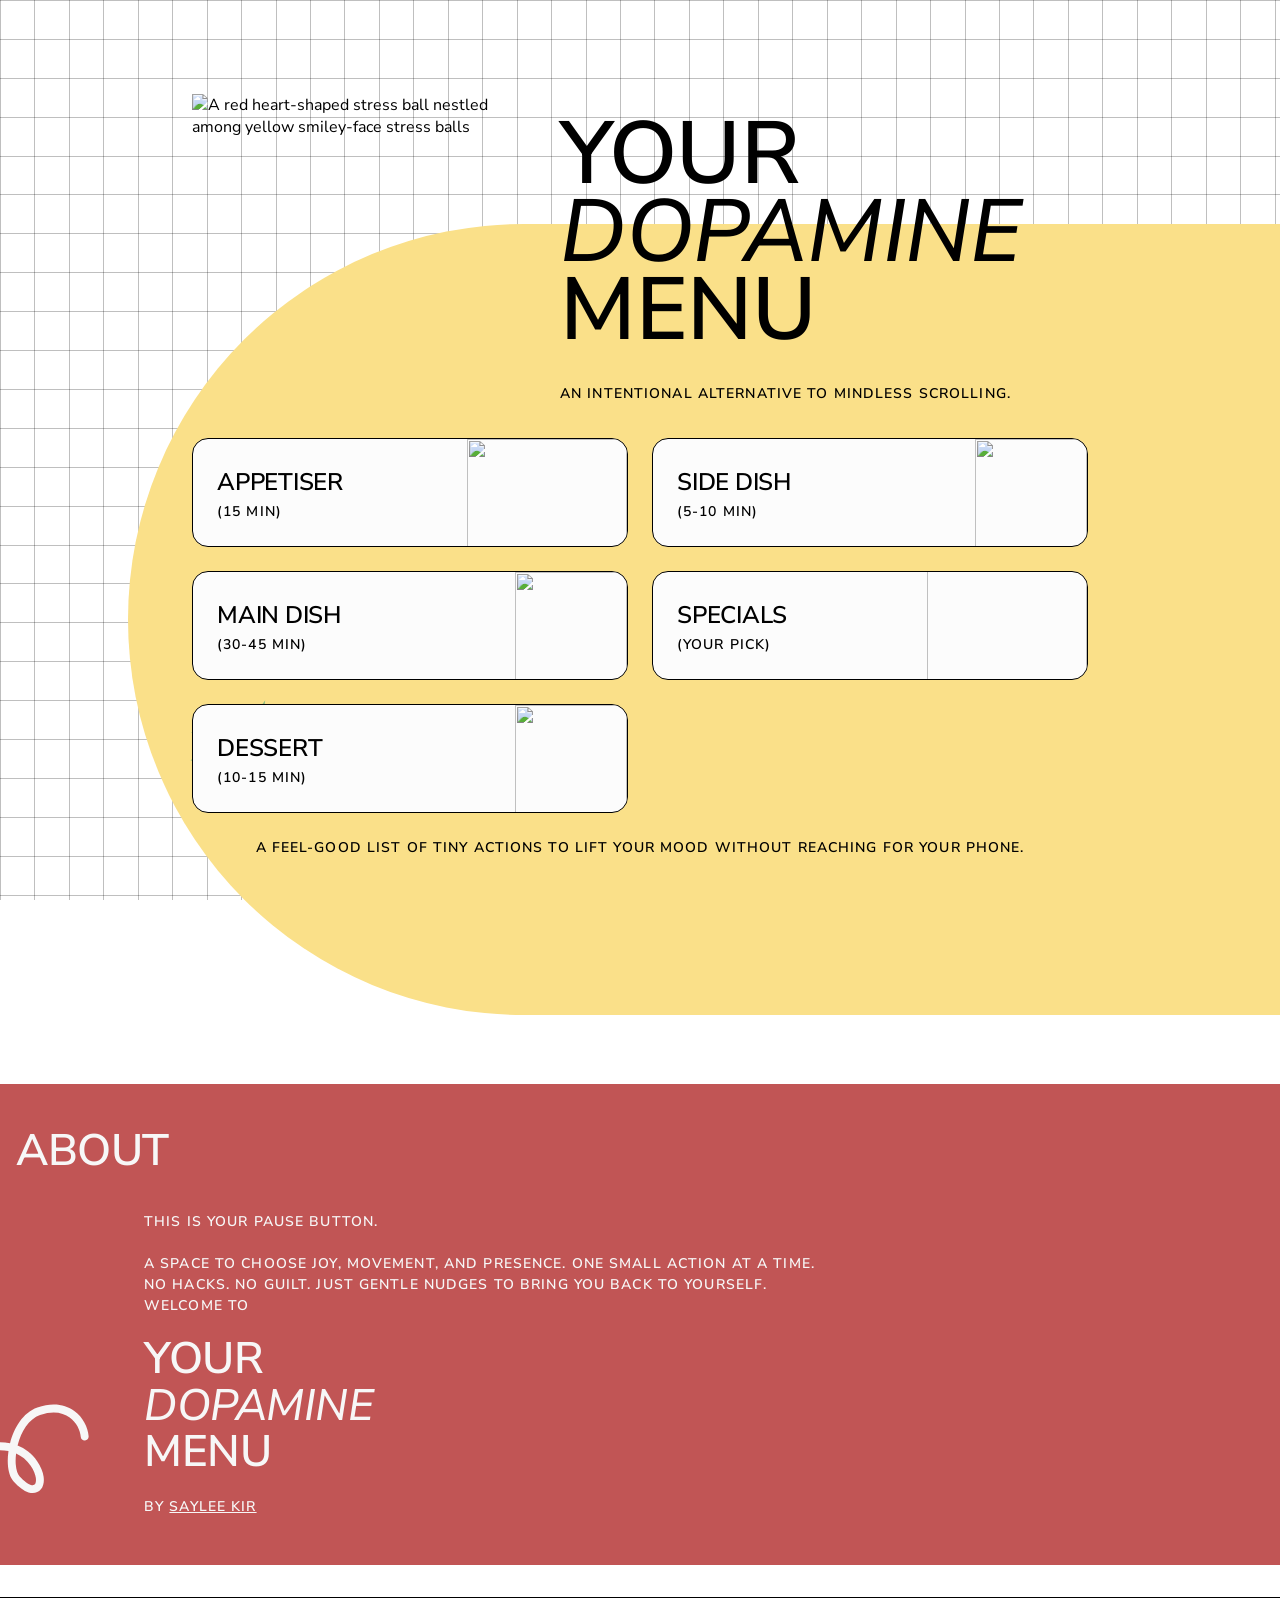
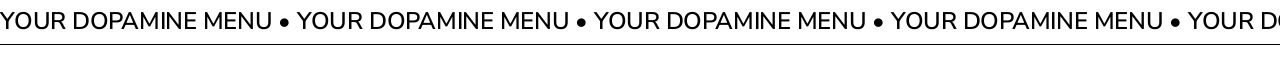
==== commit 96b0414f: "Improve metadata and SEO across all pages Add unique titles/descriptions, canonical URLs, Open Graph" ====
--- a/index.html
+++ b/index.html
@@ -3,10 +3,64 @@
   <head>
     <meta charset="UTF-8" />
     <meta name="viewport" content="width=device-width, initial-scale=1.0" />
-    <title>Document</title>
+    <title>Your Dopamine Menu — A Feel-Good Alternative to Doomscrolling</title>
+    <meta
+      name="description"
+      content="A feel-good menu of tiny, screen-free activities to lift your mood — appetisers, mains, sides, specials, and dessert for your brain. An intentional alternative to mindless scrolling."
+    />
+    <meta name="robots" content="index, follow" />
+    <meta name="theme-color" content="#fae089" />
+    <link rel="canonical" href="https://sayleekir.github.io/dopamine-menu/" />
+    <link
+      rel="icon"
+      href="data:image/svg+xml,<svg xmlns=%22http://www.w3.org/2000/svg%22 viewBox=%220 0 100 100%22><text y=%22.9em%22 font-size=%2290%22>🍽️</text></svg>"
+    />
+
+    <meta property="og:type" content="website" />
+    <meta property="og:site_name" content="Your Dopamine Menu" />
+    <meta
+      property="og:title"
+      content="Your Dopamine Menu — A Feel-Good Alternative to Doomscrolling"
+    />
+    <meta
+      property="og:description"
+      content="A feel-good menu of tiny, screen-free activities to lift your mood — an intentional alternative to mindless scrolling."
+    />
+    <meta property="og:url" content="https://sayleekir.github.io/dopamine-menu/" />
+    <meta
+      property="og:image"
+      content="https://images.unsplash.com/photo-1624887009213-040347b804c1?q=80&w=1200&auto=format&fit=crop&ixlib=rb-4.1.0&ixid=M3wxMjA3fDB8MHxwaG90by1wYWdlfHx8fGVufDB8fHx8fA%3D%3D"
+    />
+    <meta name="twitter:card" content="summary_large_image" />
+    <meta
+      name="twitter:title"
+      content="Your Dopamine Menu — A Feel-Good Alternative to Doomscrolling"
+    />
+    <meta
+      name="twitter:description"
+      content="A feel-good menu of tiny, screen-free activities to lift your mood — an intentional alternative to mindless scrolling."
+    />
+    <meta
+      name="twitter:image"
+      content="https://images.unsplash.com/photo-1624887009213-040347b804c1?q=80&w=1200&auto=format&fit=crop&ixlib=rb-4.1.0&ixid=M3wxMjA3fDB8MHxwaG90by1wYWdlfHx8fGVufDB8fHx8fA%3D%3D"
+    />
+
+    <script type="application/ld+json">
+      {
+        "@context": "https://schema.org",
+        "@type": "WebSite",
+        "name": "Your Dopamine Menu",
+        "url": "https://sayleekir.github.io/dopamine-menu/",
+        "description": "A feel-good menu of tiny, screen-free activities to lift your mood — an intentional alternative to mindless scrolling.",
+        "author": {
+          "@type": "Person",
+          "name": "Saylee Kir",
+          "url": "https://sayleekir.com/"
+        }
+      }
+    </script>
+
     <link rel="stylesheet" href="index.css" />
-    <link rel="stylesheet" href="index-two.css" />
-    <script defer src="index.js"></script>
     <link rel="preconnect" href="https://fonts.googleapis.com" />
     <link rel="preconnect" href="https://fonts.gstatic.com" crossorigin />
     <link
@@ -56,6 +110,7 @@
         </div>
         <img
           src="https://images.unsplash.com/photo-1624887009213-040347b804c1?q=80&w=1987&auto=format&fit=crop&ixlib=rb-4.1.0&ixid=M3wxMjA3fDB8MHxwaG90by1wYWdlfHx8fGVufDB8fHx8fA%3D%3D"
+          alt="A red heart-shaped stress ball nestled among yellow smiley-face stress balls"
         />
 
         <div class="div-hero-text">
--- a/index.css
+++ b/index.css
@@ -310,6 +310,17 @@
   border-radius: 1rem;
   border: 1px solid #000;
   background: #fcfcfc;
+  position: relative;
+  overflow: hidden;
+}
+
+.div-timer-canvas {
+  position: absolute;
+  inset: 0;
+  width: 100%;
+  height: 100%;
+  z-index: 0;
+  pointer-events: none;
 }
 
 .timer-display {
@@ -318,6 +329,8 @@
   font-weight: 600;
   letter-spacing: -0.02em;
   font-variant-numeric: tabular-nums;
+  position: relative;
+  z-index: 1;
 }
 
 .timer-controls {
@@ -325,6 +338,8 @@
   gap: 0.75rem;
   flex-wrap: wrap;
   justify-content: center;
+  position: relative;
+  z-index: 1;
 }
 
 .timer-btn {
@@ -352,6 +367,8 @@
   font-weight: 600;
   letter-spacing: 0.08em;
   text-transform: uppercase;
+  position: relative;
+  z-index: 1;
 }
 
 .timer-minutes-input {
